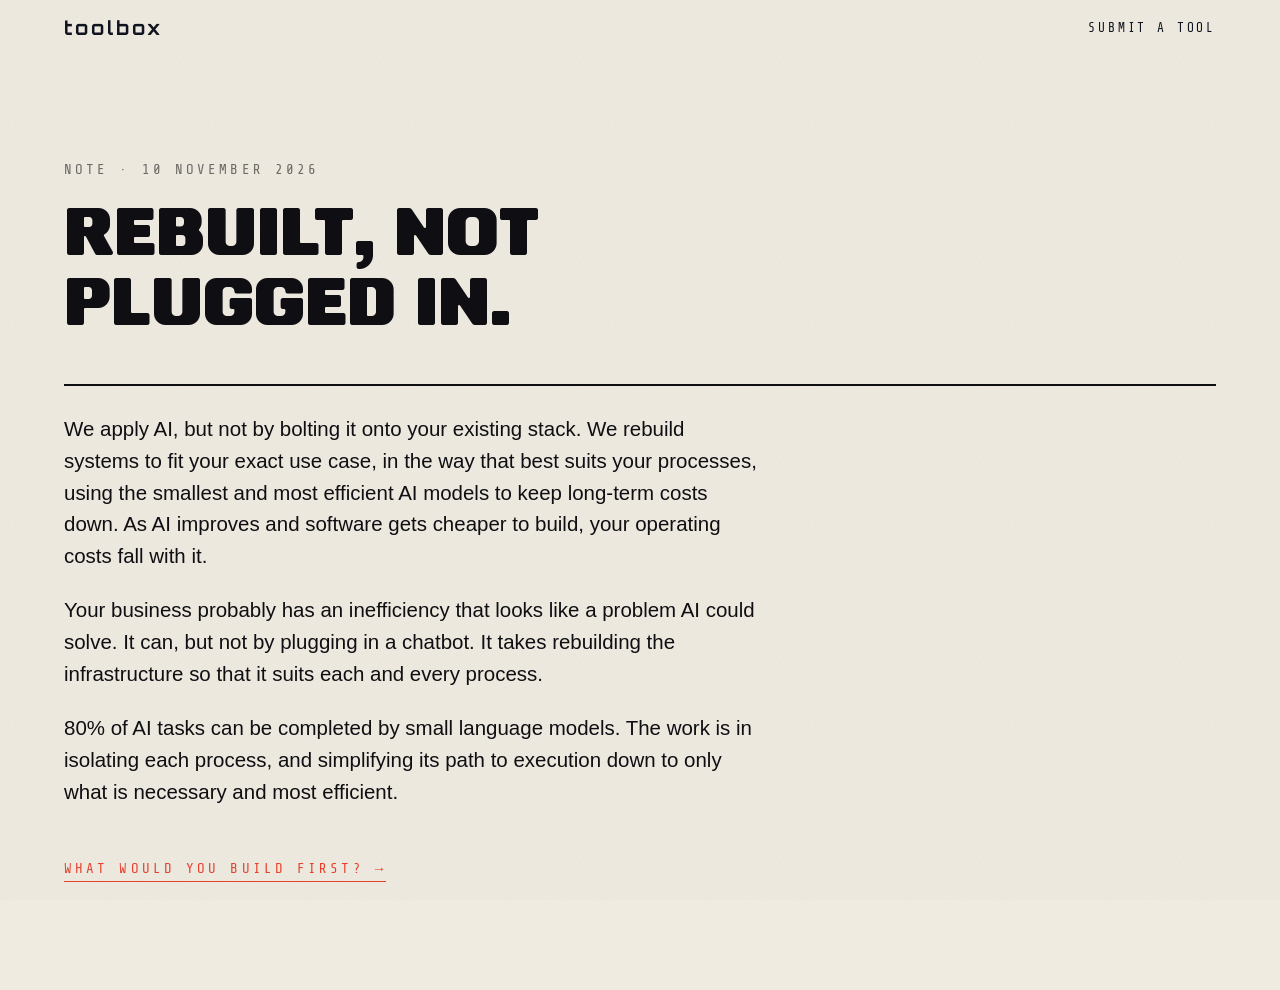
==== notes/rebuild.html @ 44b144e1 "Toolbox: a note — rebuilt, not plugged in; linked from the nav Co-Authored-By: Claude Opus 5.5 <nore" ====
<!doctype html>
<html lang="en">
<head>
<meta charset="utf-8">
<meta name="viewport" content="width=device-width, initial-scale=1">
<title>Rebuilt, not plugged in — toolbox</title>
<meta name="description" content="We apply AI by rebuilding systems around your processes, on the smallest models that do the job — not by plugging a chatbot into your stack.">
<meta property="og:title" content="Rebuilt, not plugged in">
<meta property="og:image" content="../assets/og.png">
<link rel="stylesheet" href="../site.css">
<link rel="stylesheet" href="../note.css">
</head>
<body>

<nav>
  <a class="mk" href="../index.html">toolbox</a>
  <a class="to" href="../index.html#start">Submit a tool</a>
</nav>

<article class="note">
  <p class="caps soft">Note · 10 November 2026</p>
  <h1 class="title">Rebuilt, not plugged in.</h1>

  <div class="body">
    <p>
      We apply AI, but not by bolting it onto your existing stack. We rebuild
      systems to fit your exact use case, in the way that best suits your
      processes, using the smallest and most efficient AI models to keep
      long-term costs down. As AI improves and software gets cheaper to build,
      your operating costs fall with it.
    </p>
    <p>
      Your business probably has an inefficiency that looks like a problem AI
      could solve. It can, but not by plugging in a chatbot. It takes
      rebuilding the infrastructure so that it suits each and every process.
    </p>
    <p>
      80% of AI tasks can be completed by small language models. The work is in
      isolating each process, and simplifying its path to execution down to
      only what is necessary and most efficient.
    </p>
  </div>

  <a class="onward caps" href="../index.html#start">What would you build first? →</a>
</article>

</body>
</html>
---- site.css ----
/* ===========================================================================
   TOOLBOX — site, second edition.
   The first edition's system, kept whole (TOOLBOX/toolbox/site/index.html):
   rules never containers, split alignment, one red doing one job. Two grounds
   only — cream, and a single carbon band so the page has a spine.
   =========================================================================== */

@font-face { font-family:'Olivetti';        src:url('assets/font/Olivetti.ttf')  format('truetype'); font-display:swap; }
@font-face { font-family:'Share Tech Mono'; src:url('assets/font/sharetech.ttf') format('truetype'); font-display:swap; }
@font-face { font-family:'Orbitron';        src:url('assets/font/orbitron.ttf')  format('truetype'); font-display:swap; }

:root{
  --paper:#efebe1;
  --ink:#0f0e12;
  --ink-soft:rgba(15,14,18,.58);
  --ink-faint:rgba(15,14,18,.26);
  --red:#e8432e;

  --mono:'Share Tech Mono', ui-monospace, Menlo, monospace;
  --display:'Olivetti','Helvetica Neue',sans-serif;
  --thin:'Helvetica Neue',Helvetica,Arial,sans-serif;

  --pad:clamp(16px, 5vw, 80px);
  --gap:clamp(48px, 9vw, 132px);
}

*{box-sizing:border-box;margin:0;padding:0}
html{scroll-behavior:smooth;scroll-snap-type:y mandatory}
body{
  background:var(--paper);color:var(--ink);
  font-family:var(--thin);font-weight:200;
  -webkit-font-smoothing:antialiased;overflow-x:hidden;
}
/* paper grain, the same material note as the deck */
body::before{
  content:'';position:fixed;inset:0;pointer-events:none;z-index:60;
  opacity:.09;mix-blend-mode:multiply;
  background-image:url("data:image/svg+xml,%3Csvg xmlns='http://www.w3.org/2000/svg' width='200' height='200'%3E%3Cfilter id='n'%3E%3CfeTurbulence type='fractalNoise' baseFrequency='.85' numOctaves='3'/%3E%3C/filter%3E%3Crect width='200' height='200' filter='url(%23n)'/%3E%3C/svg%3E");
}

/* --- shared vocabulary ------------------------------------------------- */
.wrap{max-width:1440px;margin:0 auto;padding:0 var(--pad)}
.caps{font-family:var(--mono);font-size:clamp(11px,1.1vw,15px);letter-spacing:.22em;text-transform:uppercase}
.soft{color:var(--ink-soft)}
.rule{height:2px;background:var(--ink);transform-origin:left center}
.hair{height:1px;background:var(--ink-faint);transform-origin:left center}
.split{display:flex;justify-content:space-between;align-items:baseline;gap:var(--pad);flex-wrap:wrap}

h2{font-family:var(--display);font-weight:400;text-transform:uppercase;
   font-size:clamp(34px,6.4vw,104px);line-height:.98;letter-spacing:.005em}
h2 .ln{display:block}
.lede{font-family:var(--mono);font-size:clamp(13px,1.35vw,20px);line-height:1.8;
      letter-spacing:.05em;color:var(--ink-soft);max-width:62ch}

section{padding:var(--gap) 0}
.page{min-height:100svh;scroll-snap-align:start;display:flex;flex-direction:column;justify-content:center}

/* === NAV ================================================================ */
nav{position:fixed;top:0;left:0;right:0;z-index:50;
  padding:16px var(--pad);
  display:flex;justify-content:space-between;align-items:center;
  mix-blend-mode:difference;color:#fff;pointer-events:none}
nav .mk{font-family:'Orbitron',var(--mono);font-size:clamp(15px,1.5vw,21px);
  letter-spacing:.16em;text-transform:lowercase}
nav .links{display:flex;gap:clamp(18px,3vw,40px)}
nav .to{font-family:var(--mono);font-size:clamp(10px,1vw,13px);letter-spacing:.22em;
  text-transform:uppercase;pointer-events:auto;color:#fff;text-decoration:none}

/* === HERO =============================================================== */
/* the point and the story share one held screen; scene.js moves the box */
.scene{position:relative;height:200svh;padding:0}
.scene .snap{position:absolute;left:0;width:1px;height:1px;scroll-snap-align:start}
.stage{position:sticky;top:0;height:100svh;overflow:hidden;perspective:2200px}
.layer{position:absolute;inset:0;display:grid;place-items:center}
.story{opacity:0;pointer-events:none}
.stage > .tbx{position:absolute;left:0;top:0;z-index:2}
.hero-inner{width:100%;display:grid;place-items:center}

.tbx-stage{perspective:2200px;width:100%;height:min(58svh,520px);
  display:grid;place-items:center;position:relative}
.tbx{transform-style:preserve-3d;
  transform:translateY(70px) scale(var(--tbx-s,1)) rotateX(-12deg) rotateY(-26deg)}
.tbx *{transform-style:preserve-3d}
.tbx .f{position:absolute;left:50%;top:50%;border:1px solid var(--ink);
  background:rgba(15,14,18,.028)}
.tbx .f.ghost{border-style:dashed;border-color:var(--ink-faint);background:none}

.tbx .body-g{position:absolute;left:50%;top:50%;width:0;height:0;transform:translate3d(-50%,-50%,0)}
.tbx .body-g .fr{width:460px;height:200px;transform:translate(-50%,-50%) translateZ(90px)}
.tbx .body-g .bk{width:460px;height:200px;transform:translate(-50%,-50%) translateZ(-90px)}
.tbx .body-g .lf{width:180px;height:200px;transform:translate(-50%,-50%) rotateY(90deg) translateZ(-230px)}
.tbx .body-g .rt{width:180px;height:200px;transform:translate(-50%,-50%) rotateY(90deg) translateZ(230px)}
.tbx .body-g .bt{width:460px;height:180px;transform:translate(-50%,-50%) rotateX(90deg) translateZ(-100px)}

.tbx .lid{position:absolute;left:50%;top:50%;width:0;height:0;transform:translate3d(-50%,-50%,0)}
.tbx .lid .sf{width:460px;height:124.5px;transform:translate(-50%,-50%) translate3d(0,-143px,45px) rotateX(46.3deg)}
.tbx .lid .sb{width:460px;height:124.5px;transform:translate(-50%,-50%) translate3d(0,-143px,-45px) rotateX(-46.3deg)}
.tbx .lid .el{width:180px;height:86px;transform:translate(-50%,-50%) rotateY(90deg) translate3d(0,-143px,-230px);clip-path:polygon(0 100%,100% 100%,50% 0)}
.tbx .lid .er{width:180px;height:86px;transform:translate(-50%,-50%) rotateY(90deg) translate3d(0,-143px,230px);clip-path:polygon(0 100%,100% 100%,50% 0)}
.tbx .lid .rg{width:460px;height:2px;transform:translate(-50%,-50%) translate3d(0,-186px,0) rotateX(90deg)}

.tbx .arch{position:absolute;left:50%;top:50%;width:190px;height:76px;
  border:1px solid var(--ink);border-bottom:none;border-radius:96px 96px 0 0;background:none}
.tbx .arch.a{transform:translate(-50%,-50%) translate3d(0,-224px,8px)}
.tbx .arch.b{transform:translate(-50%,-50%) translate3d(0,-224px,-8px)}
.tbx .seam{position:absolute;left:50%;top:50%;width:460px;height:0;
  border-top:1px dashed var(--ink-faint);
  transform:translate(-50%,-50%) translate3d(0,-100px,90.5px)}
.tbx .latch{position:absolute;left:50%;top:50%;width:34px;height:22px;
  background:var(--red);border:1px solid var(--red)}
.tbx .latch.l{transform:translate(-50%,-50%) translate3d(-132px,-72px,91px)}
.tbx .latch.r{transform:translate(-50%,-50%) translate3d( 132px,-72px,91px)}
.tbx .mark{position:absolute;left:50%;top:50%;width:460px;height:200px;
  transform:translate(-50%,-50%) translateZ(91px);
  display:grid;place-items:center;border:none;background:none;
  font-family:'Orbitron',var(--mono);font-size:52px;letter-spacing:.06em;color:var(--ink)}

.hero-foot{width:100%;margin-top:clamp(20px,4vw,44px)}
.hero-slogan{margin-top:clamp(16px,2.4vh,28px);font-family:var(--mono);font-weight:400;
  font-size:clamp(15px,2vw,30px);letter-spacing:.18em;text-transform:uppercase;line-height:1.5}
.hero-slogan span{display:block}
/* === DARK BAND ========================================================== */
.dark{background:var(--ink);color:var(--paper)}
.dark .lede{color:rgba(239,235,225,.62)}
.dark .rule{background:var(--paper)}
.dark .hair{background:rgba(239,235,225,.24)}
.dark .soft{color:rgba(239,235,225,.55)}

/* === THE STORY — page two: the old systems, read, turned into work ====== */
.bridge{display:grid;align-items:stretch;
  grid-template-columns:minmax(0,1fr) clamp(40px,7vw,150px) auto clamp(40px,7vw,150px) minmax(0,1fr);
  --bp:clamp(14px,1.7vw,26px);--bt:clamp(13px,1.45vw,21px)
}
.bridge .slabs,.bridge .kinds{display:grid;grid-template-rows:repeat(3,1fr)}
.bridge .slabs{grid-column:1}
.bridge .kinds{grid-column:5}
/* the wires are drawn by site.js, from each system into the box and out of
   it to each kind of tool; they stop at its edges */
.bridge{position:relative}
.bridge .wires{position:absolute;inset:0;width:100%;height:100%;overflow:visible;pointer-events:none;z-index:0}
.bridge .wires path{fill:none;stroke:var(--ink);stroke-width:1;transition:stroke var(--motion,160ms)}
.bridge .wires path.on{stroke:var(--red)}
/* the place the box lands: sized to it, empty */
.bridge .node{grid-column:3;position:relative;z-index:1;align-self:center;
  --tbx-s:.52;width:calc(520px * var(--tbx-s));height:calc(380px * var(--tbx-s))}
.tbx .b canvas{display:inline-block}
/* where the wires meet the box: the middle of its left edge, and of its right */
.tbx .pin{position:absolute;top:50%;width:0;height:0}
.tbx .pin.in{left:0} .tbx .pin.out{right:0}
@media (max-width:1100px){ .bridge .node{--tbx-s:.36} }
.bridge .slabs,.bridge .kinds{position:relative;z-index:1;background:none}
.slab{background:var(--paper)}
/* a slab is a system that set hard: its name, then the years of data in it */
.slab{display:flex;flex-direction:column;
  border:1px solid var(--ink);padding:var(--bp) var(--bp) 0;margin:clamp(6px,.8vw,12px) 0}
/* the name, and what is wrong with it to its right — wrapping in its own column */
.slab .id{display:grid;grid-template-columns:auto 1fr;align-items:baseline;gap:6px 18px;margin-bottom:calc(var(--bp) * .7)}
.slab .caps{font-size:var(--bt)}
.slab .mono{font-family:var(--mono);font-size:var(--bt);letter-spacing:.04em}
/* the note is pulled, not pushed: it shows on hover and on focus, in its place */
.slab .id .mono{opacity:0;transition:opacity var(--motion,160ms) var(--ease,ease)}
.slab:hover .id .mono,.slab:focus-visible .id .mono{opacity:1}
.slab:focus-visible{outline:2px solid var(--red);outline-offset:2px}
@media (hover:none){ .slab .id .mono{opacity:1} }
.slab .hatch{display:block;height:clamp(20px,3vw,46px);margin:auto calc(-1 * var(--bp)) 0;
  border-top:1px solid var(--ink-faint);
  background:repeating-linear-gradient(135deg,var(--ink-faint) 0 1px,transparent 1px 6px)}

.kind{display:flex;flex-wrap:wrap;align-items:center;gap:8px 14px;margin:clamp(6px,.8vw,12px) 0;padding:var(--bp);
  border:1px solid transparent;background:none;color:var(--ink);text-align:left;cursor:pointer;
  font:inherit;transition:border-color var(--motion,160ms)}
.kind .dot{width:12px;height:12px;border-radius:50%;background:var(--ink);transition:background var(--motion,160ms)}
.kind .caps{font-size:var(--bt)}
.kind .mono{flex-basis:100%;padding-left:26px;font-family:var(--mono);font-size:var(--bt);letter-spacing:.04em}
.kind:hover,.kind:focus-visible{border-color:var(--ink);outline:none}
.kind[aria-pressed="true"]{border-color:var(--ink)}
.kind[aria-pressed="true"] .dot{background:var(--red)}

@media (max-width:720px){
  .bridge{grid-template-columns:1fr;grid-template-rows:none}
  .bridge .slabs,.bridge .kinds,.bridge .node{grid-column:1;text-align:left}
  .bridge .wires{display:none}
  .bridge .node{justify-self:start;margin:12px 0}
}

/* === THE STANCE — the first edition's ruled rows: a tool against an agent */
.stance{flex:1 1 380px;max-width:640px}
/* on the point, under the rule: the slogan, and the stance beside it */
.foot-row{align-items:flex-start;margin-top:clamp(16px,2.4vh,28px)}
.foot-row .hero-slogan{margin-top:0}
.foot-row .rows .row p{font-size:clamp(16px,min(1.9vw,3.2vh),30px)}
.foot-row .rows .row .r{font-size:clamp(12px,min(1.1vw,2vh),17px)}
.rows{margin-top:clamp(14px,2vw,22px)}
.rows .row{border-top:2px solid currentColor;padding:clamp(10px,1.8vh,22px) 0}
.rows .row p{font-family:var(--display);font-weight:400;text-transform:uppercase;
  font-size:clamp(19px,min(2.6vw,4.2vh),40px);line-height:1;letter-spacing:.01em}
.rows .row .t{color:var(--red)}
.rows .row .r{font-family:var(--mono);text-transform:none;letter-spacing:.04em;
  font-size:clamp(13px,1.3vw,19px);line-height:1.5}
.rows .row.fade{-webkit-mask-image:linear-gradient(90deg,#000 0%,rgba(0,0,0,.8) 45%,rgba(0,0,0,.26) 100%);
  mask-image:linear-gradient(90deg,#000 0%,rgba(0,0,0,.8) 45%,rgba(0,0,0,.26) 100%)}

/* === THE GATE — page three: a five-speed gate, and a start button ======= */
.cta{padding:clamp(48px,8vh,100px) 0}
.cta .wrap{width:100%;display:grid;place-items:center}
.flip{width:100%;max-width:1100px;perspective:2400px}
.card{display:grid;transform-style:preserve-3d;transition:transform 700ms var(--ease,ease)}
.flip.on .card{transform:rotateY(180deg)}
.face{grid-area:1/1;backface-visibility:hidden;-webkit-backface-visibility:hidden;
  display:flex;flex-direction:column;align-items:center;text-align:center}
.back{transform:rotateY(180deg)}
@media (prefers-reduced-motion:reduce){ .card{transition:none} }

.ask{font-size:clamp(30px,min(5vw,8vh),84px);line-height:.98;max-width:16ch}
.console{width:100%;display:flex;align-items:center;justify-content:center;flex-wrap:wrap;
  gap:clamp(28px,6vw,96px);margin-top:clamp(20px,4vh,48px)}

.gate{flex:0 1 auto;width:min(100%,560px,calc(52vh * 1.6));height:auto;overflow:visible}
/* the gate's channel: a wide paper stroke under a slightly narrower ground one */
.gate .chan{fill:none;stroke-linecap:round;stroke-linejoin:round}
.gate .chan.o{stroke:var(--paper);stroke-width:36}
.gate .chan.i{stroke:var(--ink);stroke-width:34}
.gate .gear{cursor:pointer;outline:none}
.gate .gear rect{fill:transparent}
.gate .gear text{fill:var(--paper);text-anchor:middle;opacity:.5;transition:opacity var(--motion,160ms)}
.gate .gear .n{font-family:var(--display);font-size:32px}
.gate .gear .s{font-family:var(--mono);font-size:12px;letter-spacing:.24em;text-transform:uppercase}
.gate .gear:hover text,.gate .gear:focus-visible text,.gate .gear.on text{opacity:1}
.gate .knob{fill:var(--red)}

/* the start button: an engine start, round, red, in a ring */
.start{flex:none;width:clamp(124px,min(13vw,20vh),188px);aspect-ratio:1;border-radius:50%;cursor:pointer;
  display:flex;flex-direction:column;align-items:center;justify-content:center;gap:.3em;
  background:var(--red);color:var(--paper);border:none;
  box-shadow:0 0 0 clamp(8px,1vw,12px) var(--ink),0 0 0 calc(clamp(8px,1vw,12px) + 1px) rgba(239,235,225,.5);
  font-family:var(--mono);font-size:clamp(12px,1.1vw,15px);letter-spacing:.24em;text-transform:uppercase;
  transition:transform var(--motion,160ms) var(--ease,ease),background var(--motion,160ms)}
.start:hover,.start:focus-visible{background:var(--paper);color:var(--ink);outline:none}
.start:active{transform:scale(.95)}

/* the send button on the form: a pill */
.go{display:inline-flex;align-items:center;justify-content:center;height:48px;padding:0 28px;border:none;cursor:pointer;
  border-radius:999px;background:var(--red);color:var(--paper);
  font-family:var(--mono);font-size:13px;letter-spacing:.22em;text-transform:uppercase;
  transition:background var(--motion,160ms),color var(--motion,160ms)}
.go:hover,.go:focus-visible{background:var(--paper);color:var(--ink);outline:none}

/* the form, on the back */
.back{align-items:stretch;text-align:left}
.fields{display:grid;grid-template-columns:repeat(3,minmax(0,1fr));gap:clamp(16px,2.4vh,28px) clamp(16px,2vw,28px);
  margin-top:clamp(16px,3vh,32px)}
.field{display:flex;flex-direction:column;gap:10px}
.field.wide{grid-column:1 / -1}
.field input,.field textarea{background:none;border:none;border-bottom:1px solid rgba(239,235,225,.4);
  color:var(--paper);font-family:var(--mono);font-size:clamp(15px,1.3vw,18px);letter-spacing:.04em;
  padding:8px 0;border-radius:0;outline:none;resize:vertical;transition:border-color var(--motion,160ms)}
.field input:focus,.field textarea:focus{border-bottom-color:var(--red)}
.actions{display:flex;flex-wrap:wrap;align-items:center;gap:clamp(12px,2vw,24px);margin-top:clamp(18px,3vh,36px)}
.quiet{height:48px;padding:0 24px;border-radius:999px;border:1px solid rgba(239,235,225,.4);background:none;
  color:var(--paper);font-family:var(--mono);font-size:13px;letter-spacing:.22em;text-transform:uppercase;cursor:pointer;
  transition:background var(--motion,160ms),color var(--motion,160ms)}
.quiet:hover,.quiet:focus-visible{background:var(--paper);color:var(--ink);outline:none}
.status{font-family:var(--mono);font-size:13px;letter-spacing:.04em;color:rgba(239,235,225,.62)}
@media (max-width:720px){ .fields{grid-template-columns:1fr} }

/* reveal state — set by script, cleared on intersect */
[data-rise]{opacity:0}
@media (prefers-reduced-motion:reduce){ [data-rise]{opacity:1} html{scroll-behavior:auto} }
---- note.css ----
/* ===========================================================================
   A NOTE — one post, set in the site's system: caps label, display title,
   thin sentences, one red line out.
   =========================================================================== */
html{scroll-snap-type:none}
nav a.mk{pointer-events:auto;color:#fff;text-decoration:none}

.note{max-width:1440px;margin:0 auto;
  padding:clamp(120px,18vh,200px) var(--pad) clamp(80px,12vh,140px)}
.note .title{margin-top:clamp(16px,2.4vh,28px);font-family:var(--display);font-weight:400;
  text-transform:uppercase;font-size:clamp(34px,5.6vw,92px);line-height:.98;max-width:14ch}
.note .body{margin-top:clamp(28px,5vh,56px);border-top:2px solid var(--ink);padding-top:clamp(20px,3vh,36px)}
.note .body p{font-family:var(--thin);font-weight:300;font-size:clamp(18px,1.6vw,24px);
  line-height:1.55;max-width:34em}
.note .body p + p{margin-top:1.1em}
.note .onward{display:inline-block;margin-top:clamp(36px,6vh,72px);color:var(--red);text-decoration:none;
  border-bottom:1px solid var(--red);padding-bottom:4px}
.note .onward:hover,.note .onward:focus-visible{color:var(--ink);border-bottom-color:var(--ink);outline:none}
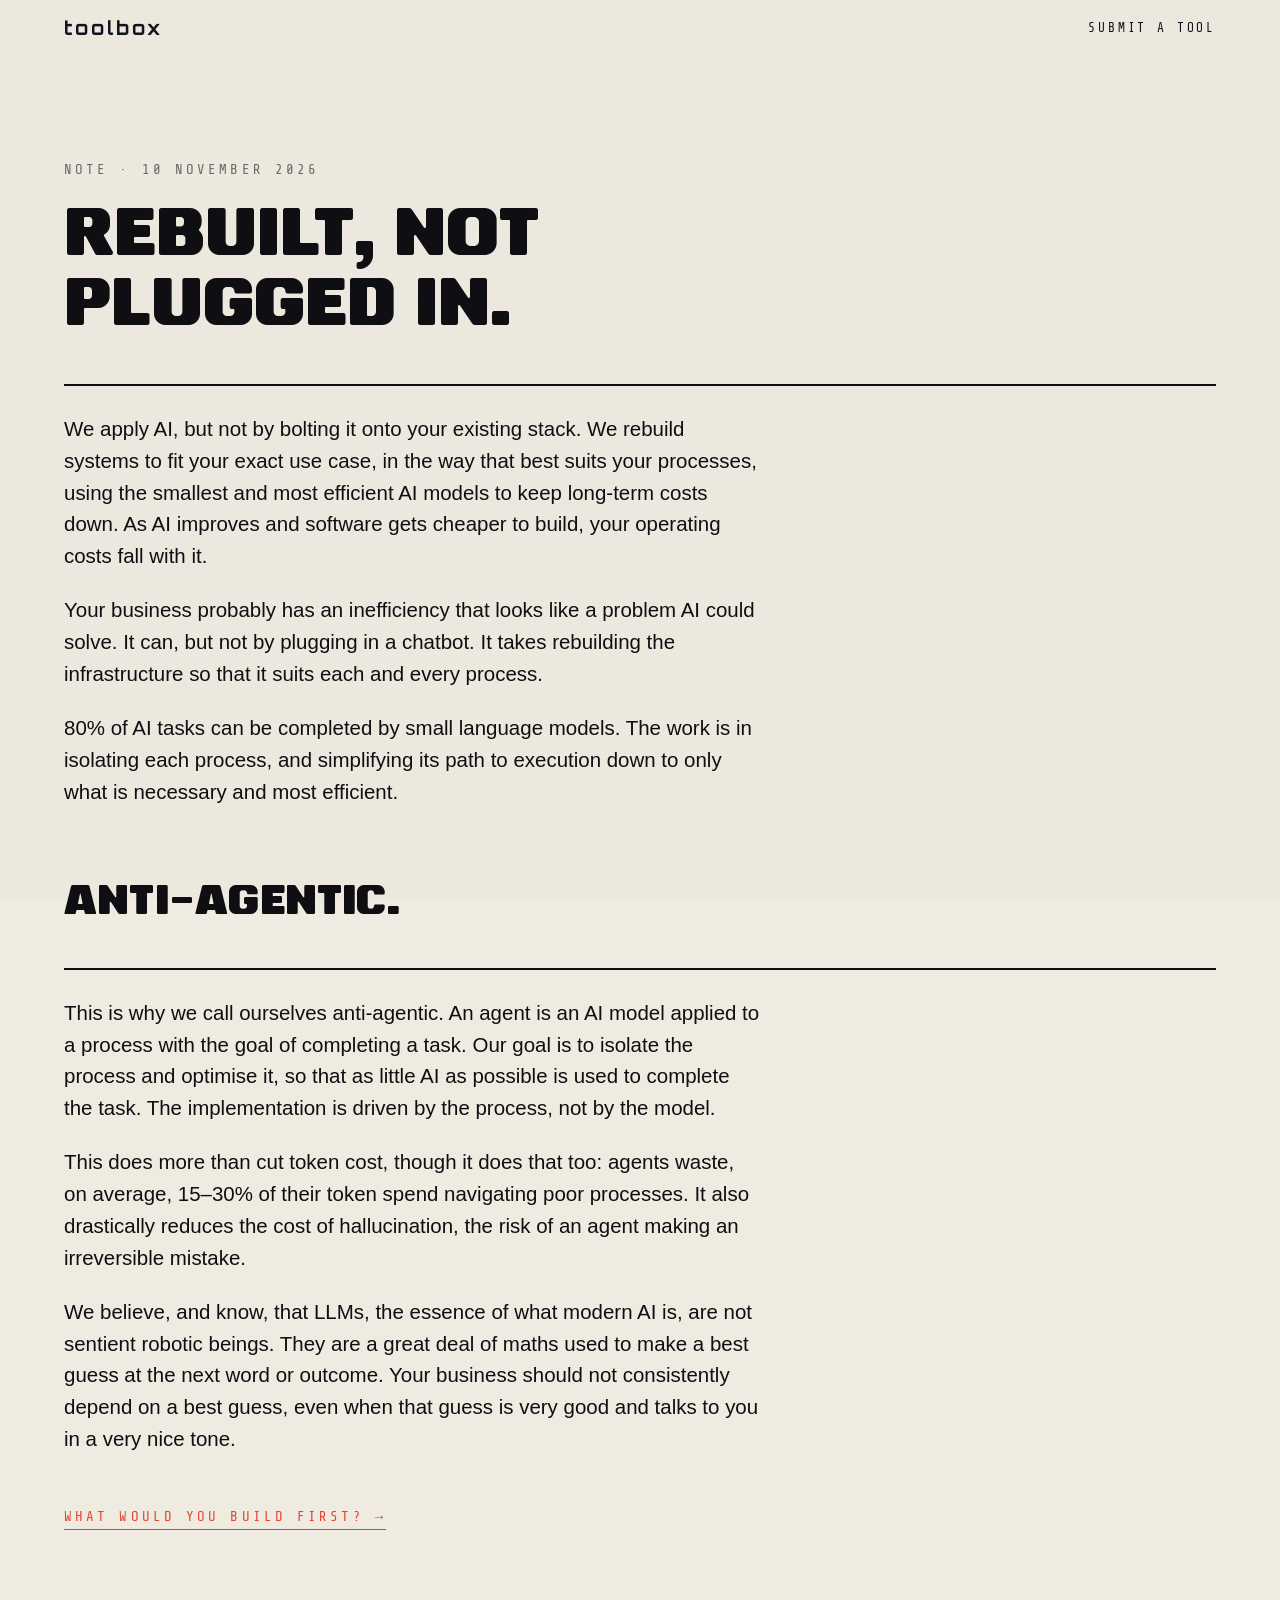
==== commit 9c1dffd4: "Toolbox: the note's second part — anti-agentic Co-Authored-By: Claude Opus 5.5 <noreply@anthropic.co" ====
--- a/notes/rebuild.html
+++ b/notes/rebuild.html
@@ -41,6 +41,30 @@
     </p>
   </div>
 
+  <h2 class="sub">Anti-agentic.</h2>
+  <div class="body">
+    <p>
+      This is why we call ourselves anti-agentic. An agent is an AI model
+      applied to a process with the goal of completing a task. Our goal is to
+      isolate the process and optimise it, so that as little AI as possible is
+      used to complete the task. The implementation is driven by the process,
+      not by the model.
+    </p>
+    <p>
+      This does more than cut token cost, though it does that too: agents
+      waste, on average, 15–30% of their token spend navigating poor
+      processes. It also drastically reduces the cost of hallucination, the
+      risk of an agent making an irreversible mistake.
+    </p>
+    <p>
+      We believe, and know, that LLMs, the essence of what modern AI is, are
+      not sentient robotic beings. They are a great deal of maths used to make
+      a best guess at the next word or outcome. Your business should not
+      consistently depend on a best guess, even when that guess is very good
+      and talks to you in a very nice tone.
+    </p>
+  </div>
+
   <a class="onward caps" href="../index.html#start">What would you build first? →</a>
 </article>
 
--- a/note.css
+++ b/note.css
@@ -10,6 +10,8 @@
 .note .title{margin-top:clamp(16px,2.4vh,28px);font-family:var(--display);font-weight:400;
   text-transform:uppercase;font-size:clamp(34px,5.6vw,92px);line-height:.98;max-width:14ch}
 .note .body{margin-top:clamp(28px,5vh,56px);border-top:2px solid var(--ink);padding-top:clamp(20px,3vh,36px)}
+.note .sub{margin-top:clamp(48px,8vh,96px);font-family:var(--display);font-weight:400;
+  text-transform:uppercase;font-size:clamp(26px,3.4vw,52px);line-height:1}
 .note .body p{font-family:var(--thin);font-weight:300;font-size:clamp(18px,1.6vw,24px);
   line-height:1.55;max-width:34em}
 .note .body p + p{margin-top:1.1em}
